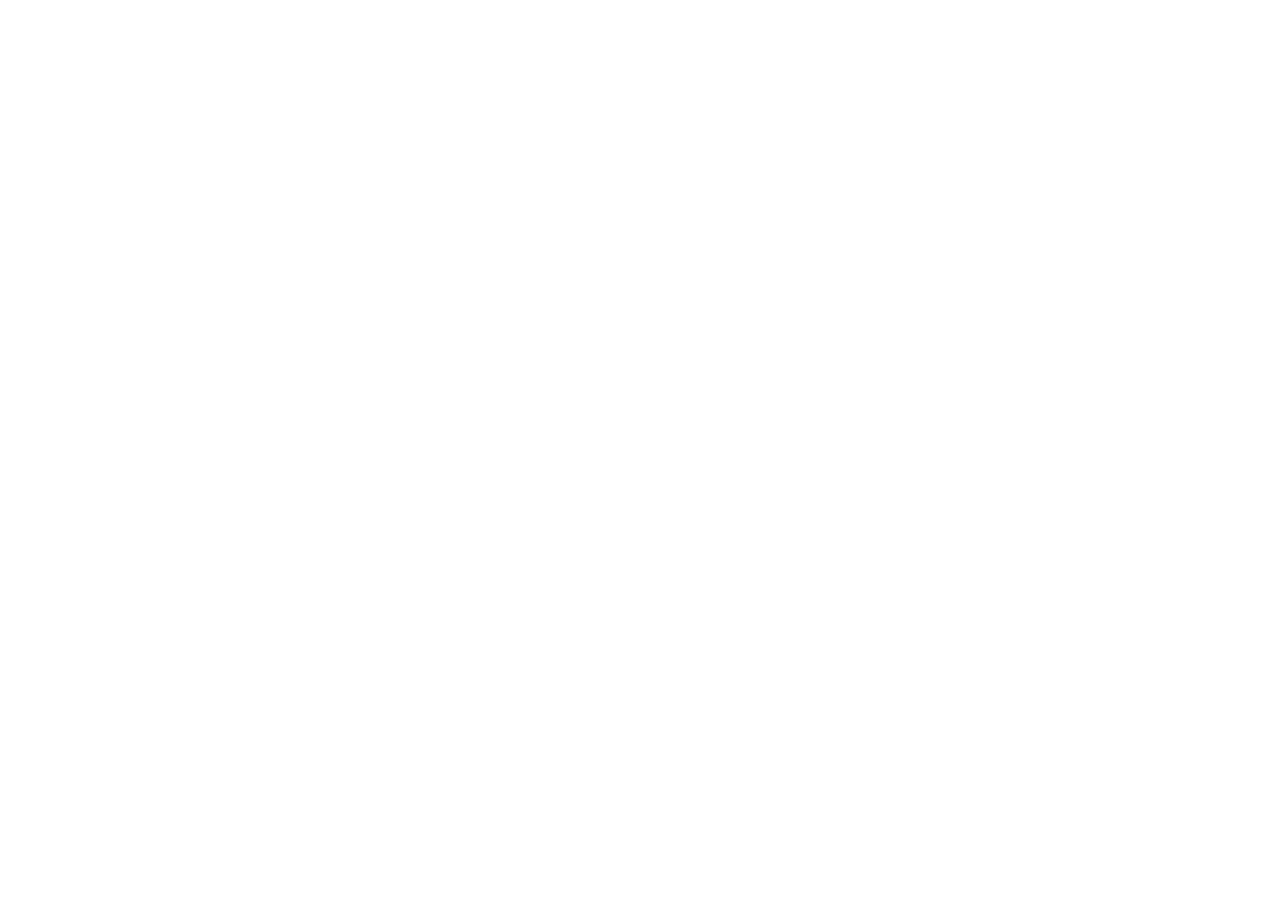
==== index.html @ 781c5bba "init project" ====
<!DOCTYPE html>
<html lang="zh-CN">
<head>
    <meta charset="UTF-8">
    <meta name="viewport" content="width=device-width, initial-scale=1.0">
    <title>Document</title>
</head>
<body>
    
</body>
</html>
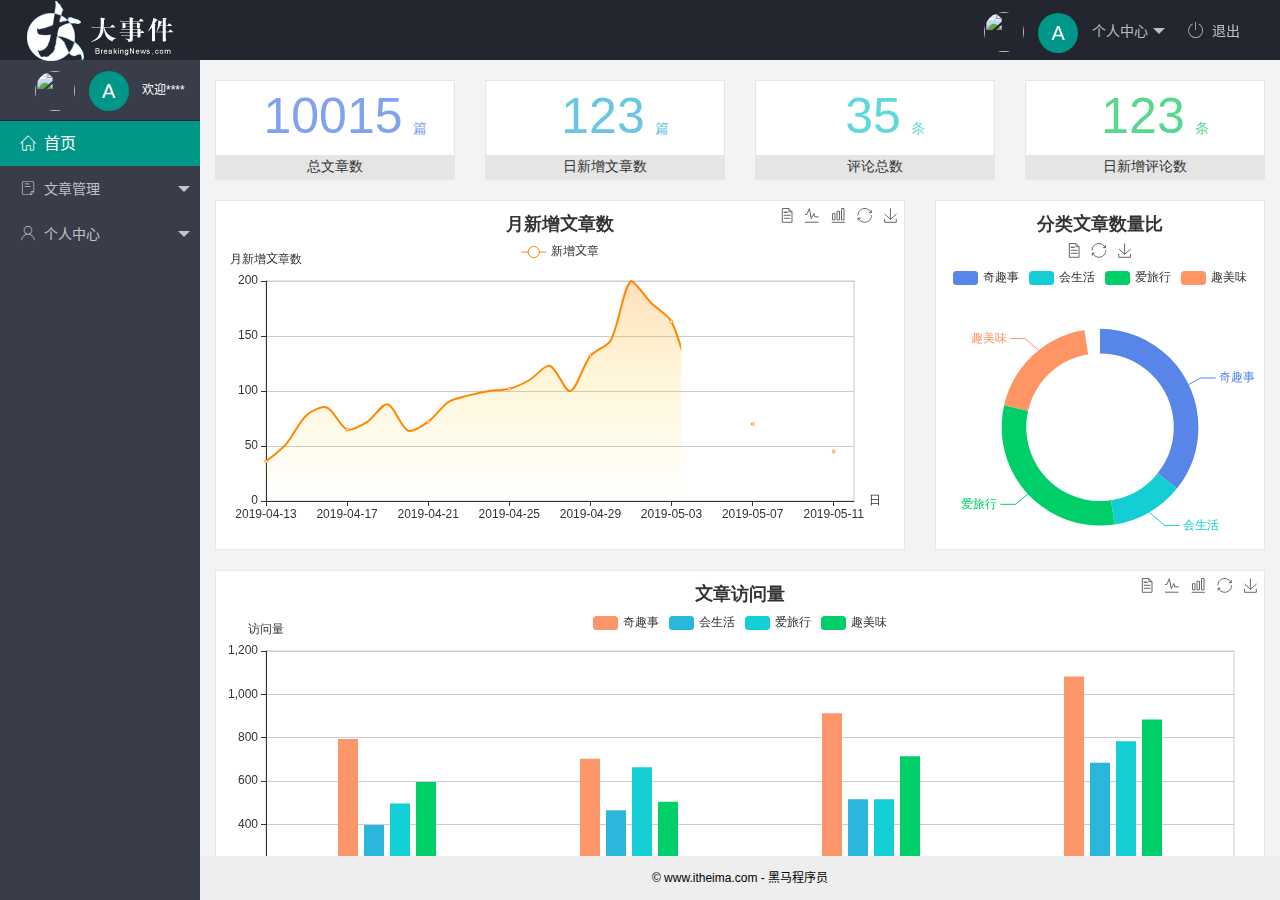
==== commit e6cd26a3: "完成了主页开发" ====
--- a/index.html
+++ b/index.html
@@ -1,11 +1,95 @@
 <!DOCTYPE html>
 <html lang="zh-CN">
+
 <head>
     <meta charset="UTF-8">
     <meta name="viewport" content="width=device-width, initial-scale=1.0">
-    <title>Document</title>
+    <title>后台主页</title>
+    <link rel="stylesheet" href="/assets/lib/layui(布局插件)/css/layui.css">
+    <link rel="stylesheet" href="/assets/css/index.css">
+    <link rel="stylesheet" href="/assets/fonts/iconfont.css">
 </head>
-<body>
-    
+
+<body class="layui-layout-body">
+    <div class="layui-layout layui-layout-admin">
+        <div class="layui-header">
+            <div class="layui-logo">
+                <img src="/assets/images/logo.png" alt="" />
+            </div>
+            <!-- 头部区域（可配合layui已有的水平导航） -->
+
+            <ul class="layui-nav layui-layout-right">
+                <li class="layui-nav-item">
+                    <a href="javascript:;">
+                        <img src="http://t.cn/RCzsdCq" class="layui-nav-img">
+                        <span class="text-avatar">A</span>
+                        个人中心
+                    </a>
+                    <dl class="layui-nav-child">
+                        <dd><a href="">基本资料</a></dd>
+                        <dd><a href="">更换头像</a></dd>
+                        <dd><a href="">重置密码</a></dd>
+                    </dl>
+                </li>
+
+                <li class="layui-nav-item"><a href="javascript:;" id="btnLogout">
+                    <span class="iconfont icon-tuichu"></span>退出</a></li>
+            </ul>
+        </div>
+
+        <div class="layui-side layui-bg-black">
+            <div class="layui-side-scroll">
+                <div class="userinfo">
+                    <img src="http://t.cn/RCzsdCq" class="layui-nav-img">
+                    <span class="text-avatar">A</span>
+                    <span id="welcome">欢迎****</span>
+                </div>
+                <!-- 左侧导航区域（可配合layui已有的垂直导航） -->
+                <ul class="layui-nav layui-nav-tree" lay-shrink="all">
+
+                    <li class="layui-nav-item layui-this">
+                        <a href="/home/dashboard.html" target="fm" class="iconfont">
+                            <span class="iconfont icon-home"></span>首页</a></li>
+                    <li class="layui-nav-item ">
+
+                        <a class="" href="javascript:;"> <span class="iconfont icon-16"></span>文章管理</a>
+                        <dl class="layui-nav-child">
+                            <dd><a href="javascript:;"><i class="layui-icon layui-icon-slider"></i>文章类别</a></dd>
+                            <dd><a href="javascript:;"><i class="layui-icon layui-icon-slider"></i>文章列表</a></dd>
+                            <dd><a href="javascript:;"><i class="layui-icon layui-icon-slider"></i>发布文章</a></dd>
+
+                        </dl>
+                    </li>
+                    <li class="layui-nav-item">
+
+                        <a href="javascript:;"><span class="iconfont icon-user"></span>个人中心</a>
+                        <dl class="layui-nav-child">
+                            <dd><a href="javascript:;"><i class="layui-icon layui-icon-slider"></i>基本资料</a></dd>
+                            <dd><a href="javascript:;"><i class="layui-icon layui-icon-slider"></i>更换头像</a></dd>
+                            <dd><a href="javascript:;"><i class="layui-icon layui-icon-slider"></i>重置密码</a></dd>
+
+                        </dl>
+                    </li>
+
+
+                </ul>
+            </div>
+        </div>
+
+        <div class="layui-body">
+            <!-- 内容主体区域 -->
+            <iframe name="fm" src="/home/dashboard.html" frameborder="0"></iframe>
+        </div>
+
+        <div class="layui-footer">
+            <!-- 底部固定区域 -->
+            © www.itheima.com - 黑马程序员
+        </div>
+    </div>
+    <script src="/assets/lib/layui(布局插件)/layui.all.js"></script>
+    <script src="/assets/lib/jquery.js"></script>
+    <script src="assets/js/baseAPI.js"></script>
+    <script src="assets/js/index.js"></script>
 </body>
+
 </html>--- a/assets/lib/layui(布局插件)/css/layui.css
+++ b/assets/lib/layui(布局插件)/css/layui.css
@@ -0,0 +1,2 @@
+/** layui-v2.5.5 MIT License By https://www.layui.com */
+ .layui-inline,img{display:inline-block;vertical-align:middle}h1,h2,h3,h4,h5,h6{font-weight:400}.layui-edge,.layui-header,.layui-inline,.layui-main{position:relative}.layui-body,.layui-edge,.layui-elip{overflow:hidden}.layui-btn,.layui-edge,.layui-inline,img{vertical-align:middle}.layui-btn,.layui-disabled,.layui-icon,.layui-unselect{-moz-user-select:none;-webkit-user-select:none;-ms-user-select:none}.layui-elip,.layui-form-checkbox span,.layui-form-pane .layui-form-label{text-overflow:ellipsis;white-space:nowrap}.layui-breadcrumb,.layui-tree-btnGroup{visibility:hidden}blockquote,body,button,dd,div,dl,dt,form,h1,h2,h3,h4,h5,h6,input,li,ol,p,pre,td,textarea,th,ul{margin:0;padding:0;-webkit-tap-highlight-color:rgba(0,0,0,0)}a:active,a:hover{outline:0}img{border:none}li{list-style:none}table{border-collapse:collapse;border-spacing:0}h4,h5,h6{font-size:100%}button,input,optgroup,option,select,textarea{font-family:inherit;font-size:inherit;font-style:inherit;font-weight:inherit;outline:0}pre{white-space:pre-wrap;white-space:-moz-pre-wrap;white-space:-pre-wrap;white-space:-o-pre-wrap;word-wrap:break-word}body{line-height:24px;font:14px Helvetica Neue,Helvetica,PingFang SC,Tahoma,Arial,sans-serif}hr{height:1px;margin:10px 0;border:0;clear:both}a{color:#333;text-decoration:none}a:hover{color:#777}a cite{font-style:normal;*cursor:pointer}.layui-border-box,.layui-border-box *{box-sizing:border-box}.layui-box,.layui-box *{box-sizing:content-box}.layui-clear{clear:both;*zoom:1}.layui-clear:after{content:'\20';clear:both;*zoom:1;display:block;height:0}.layui-inline{*display:inline;*zoom:1}.layui-edge{display:inline-block;width:0;height:0;border-width:6px;border-style:dashed;border-color:transparent}.layui-edge-top{top:-4px;border-bottom-color:#999;border-bottom-style:solid}.layui-edge-right{border-left-color:#999;border-left-style:solid}.layui-edge-bottom{top:2px;border-top-color:#999;border-top-style:solid}.layui-edge-left{border-right-color:#999;border-right-style:solid}.layui-disabled,.layui-disabled:hover{color:#d2d2d2!important;cursor:not-allowed!important}.layui-circle{border-radius:100%}.layui-show{display:block!important}.layui-hide{display:none!important}@font-face{font-family:layui-icon;src:url(../font/iconfont.eot?v=250);src:url(../font/iconfont.eot?v=250#iefix) format('embedded-opentype'),url(../font/iconfont.woff2?v=250) format('woff2'),url(../font/iconfont.woff?v=250) format('woff'),url(../font/iconfont.ttf?v=250) format('truetype'),url(../font/iconfont.svg?v=250#layui-icon) format('svg')}.layui-icon{font-family:layui-icon!important;font-size:16px;font-style:normal;-webkit-font-smoothing:antialiased;-moz-osx-font-smoothing:grayscale}.layui-icon-reply-fill:before{content:"\e611"}.layui-icon-set-fill:before{content:"\e614"}.layui-icon-menu-fill:before{content:"\e60f"}.layui-icon-search:before{content:"\e615"}.layui-icon-share:before{content:"\e641"}.layui-icon-set-sm:before{content:"\e620"}.layui-icon-engine:before{content:"\e628"}.layui-icon-close:before{content:"\1006"}.layui-icon-close-fill:before{content:"\1007"}.layui-icon-chart-screen:before{content:"\e629"}.layui-icon-star:before{content:"\e600"}.layui-icon-circle-dot:before{content:"\e617"}.layui-icon-chat:before{content:"\e606"}.layui-icon-release:before{content:"\e609"}.layui-icon-list:before{content:"\e60a"}.layui-icon-chart:before{content:"\e62c"}.layui-icon-ok-circle:before{content:"\1005"}.layui-icon-layim-theme:before{content:"\e61b"}.layui-icon-table:before{content:"\e62d"}.layui-icon-right:before{content:"\e602"}.layui-icon-left:before{content:"\e603"}.layui-icon-cart-simple:before{content:"\e698"}.layui-icon-face-cry:before{content:"\e69c"}.layui-icon-face-smile:before{content:"\e6af"}.layui-icon-survey:before{content:"\e6b2"}.layui-icon-tree:before{content:"\e62e"}.layui-icon-upload-circle:before{content:"\e62f"}.layui-icon-add-circle:before{content:"\e61f"}.layui-icon-download-circle:before{content:"\e601"}.layui-icon-templeate-1:before{content:"\e630"}.layui-icon-util:before{content:"\e631"}.layui-icon-face-surprised:before{content:"\e664"}.layui-icon-edit:before{content:"\e642"}.layui-icon-speaker:before{content:"\e645"}.layui-icon-down:before{content:"\e61a"}.layui-icon-file:before{content:"\e621"}.layui-icon-layouts:before{content:"\e632"}.layui-icon-rate-half:before{content:"\e6c9"}.layui-icon-add-circle-fine:before{content:"\e608"}.layui-icon-prev-circle:before{content:"\e633"}.layui-icon-read:before{content:"\e705"}.layui-icon-404:before{content:"\e61c"}.layui-icon-carousel:before{content:"\e634"}.layui-icon-help:before{content:"\e607"}.layui-icon-code-circle:before{content:"\e635"}.layui-icon-water:before{content:"\e636"}.layui-icon-username:before{content:"\e66f"}.layui-icon-find-fill:before{content:"\e670"}.layui-icon-about:before{content:"\e60b"}.layui-icon-location:before{content:"\e715"}.layui-icon-up:before{content:"\e619"}.layui-icon-pause:before{content:"\e651"}.layui-icon-date:before{content:"\e637"}.layui-icon-layim-uploadfile:before{content:"\e61d"}.layui-icon-delete:before{content:"\e640"}.layui-icon-play:before{content:"\e652"}.layui-icon-top:before{content:"\e604"}.layui-icon-friends:before{content:"\e612"}.layui-icon-refresh-3:before{content:"\e9aa"}.layui-icon-ok:before{content:"\e605"}.layui-icon-layer:before{content:"\e638"}.layui-icon-face-smile-fine:before{content:"\e60c"}.layui-icon-dollar:before{content:"\e659"}.layui-icon-group:before{content:"\e613"}.layui-icon-layim-download:before{content:"\e61e"}.layui-icon-picture-fine:before{content:"\e60d"}.layui-icon-link:before{content:"\e64c"}.layui-icon-diamond:before{content:"\e735"}.layui-icon-log:before{content:"\e60e"}.layui-icon-rate-solid:before{content:"\e67a"}.layui-icon-fonts-del:before{content:"\e64f"}.layui-icon-unlink:before{content:"\e64d"}.layui-icon-fonts-clear:before{content:"\e639"}.layui-icon-triangle-r:before{content:"\e623"}.layui-icon-circle:before{content:"\e63f"}.layui-icon-radio:before{content:"\e643"}.layui-icon-align-center:before{content:"\e647"}.layui-icon-align-right:before{content:"\e648"}.layui-icon-align-left:before{content:"\e649"}.layui-icon-loading-1:before{content:"\e63e"}.layui-icon-return:before{content:"\e65c"}.layui-icon-fonts-strong:before{content:"\e62b"}.layui-icon-upload:before{content:"\e67c"}.layui-icon-dialogue:before{content:"\e63a"}.layui-icon-video:before{content:"\e6ed"}.layui-icon-headset:before{content:"\e6fc"}.layui-icon-cellphone-fine:before{content:"\e63b"}.layui-icon-add-1:before{content:"\e654"}.layui-icon-face-smile-b:before{content:"\e650"}.layui-icon-fonts-html:before{content:"\e64b"}.layui-icon-form:before{content:"\e63c"}.layui-icon-cart:before{content:"\e657"}.layui-icon-camera-fill:before{content:"\e65d"}.layui-icon-tabs:before{content:"\e62a"}.layui-icon-fonts-code:before{content:"\e64e"}.layui-icon-fire:before{content:"\e756"}.layui-icon-set:before{content:"\e716"}.layui-icon-fonts-u:before{content:"\e646"}.layui-icon-triangle-d:before{content:"\e625"}.layui-icon-tips:before{content:"\e702"}.layui-icon-picture:before{content:"\e64a"}.layui-icon-more-vertical:before{content:"\e671"}.layui-icon-flag:before{content:"\e66c"}.layui-icon-loading:before{content:"\e63d"}.layui-icon-fonts-i:before{content:"\e644"}.layui-icon-refresh-1:before{content:"\e666"}.layui-icon-rmb:before{content:"\e65e"}.layui-icon-home:before{content:"\e68e"}.layui-icon-user:before{content:"\e770"}.layui-icon-notice:before{content:"\e667"}.layui-icon-login-weibo:before{content:"\e675"}.layui-icon-voice:before{content:"\e688"}.layui-icon-upload-drag:before{content:"\e681"}.layui-icon-login-qq:before{content:"\e676"}.layui-icon-snowflake:before{content:"\e6b1"}.layui-icon-file-b:before{content:"\e655"}.layui-icon-template:before{content:"\e663"}.layui-icon-auz:before{content:"\e672"}.layui-icon-console:before{content:"\e665"}.layui-icon-app:before{content:"\e653"}.layui-icon-prev:before{content:"\e65a"}.layui-icon-website:before{content:"\e7ae"}.layui-icon-next:before{content:"\e65b"}.layui-icon-component:before{content:"\e857"}.layui-icon-more:before{content:"\e65f"}.layui-icon-login-wechat:before{content:"\e677"}.layui-icon-shrink-right:before{content:"\e668"}.layui-icon-spread-left:before{content:"\e66b"}.layui-icon-camera:before{content:"\e660"}.layui-icon-note:before{content:"\e66e"}.layui-icon-refresh:before{content:"\e669"}.layui-icon-female:before{content:"\e661"}.layui-icon-male:before{content:"\e662"}.layui-icon-password:before{content:"\e673"}.layui-icon-senior:before{content:"\e674"}.layui-icon-theme:before{content:"\e66a"}.layui-icon-tread:before{content:"\e6c5"}.layui-icon-praise:before{content:"\e6c6"}.layui-icon-star-fill:before{content:"\e658"}.layui-icon-rate:before{content:"\e67b"}.layui-icon-template-1:before{content:"\e656"}.layui-icon-vercode:before{content:"\e679"}.layui-icon-cellphone:before{content:"\e678"}.layui-icon-screen-full:before{content:"\e622"}.layui-icon-screen-restore:before{content:"\e758"}.layui-icon-cols:before{content:"\e610"}.layui-icon-export:before{content:"\e67d"}.layui-icon-print:before{content:"\e66d"}.layui-icon-slider:before{content:"\e714"}.layui-icon-addition:before{content:"\e624"}.layui-icon-subtraction:before{content:"\e67e"}.layui-icon-service:before{content:"\e626"}.layui-icon-transfer:before{content:"\e691"}.layui-main{width:1140px;margin:0 auto}.layui-header{z-index:1000;height:60px}.layui-header a:hover{transition:all .5s;-webkit-transition:all .5s}.layui-side{position:fixed;left:0;top:0;bottom:0;z-index:999;width:200px;overflow-x:hidden}.layui-side-scroll{position:relative;width:220px;height:100%;overflow-x:hidden}.layui-body{position:absolute;left:200px;right:0;top:0;bottom:0;z-index:998;width:auto;overflow-y:auto;box-sizing:border-box}.layui-layout-body{overflow:hidden}.layui-layout-admin .layui-header{background-color:#23262E}.layui-layout-admin .layui-side{top:60px;width:200px;overflow-x:hidden}.layui-layout-admin .layui-body{position:fixed;top:60px;bottom:44px}.layui-layout-admin .layui-main{width:auto;margin:0 15px}.layui-layout-admin .layui-footer{position:fixed;left:200px;right:0;bottom:0;height:44px;line-height:44px;padding:0 15px;background-color:#eee}.layui-layout-admin .layui-logo{position:absolute;left:0;top:0;width:200px;height:100%;line-height:60px;text-align:center;color:#009688;font-size:16px}.layui-layout-admin .layui-header .layui-nav{background:0 0}.layui-layout-left{position:absolute!important;left:200px;top:0}.layui-layout-right{position:absolute!important;right:0;top:0}.layui-container{position:relative;margin:0 auto;padding:0 15px;box-sizing:border-box}.layui-fluid{position:relative;margin:0 auto;padding:0 15px}.layui-row:after,.layui-row:before{content:'';display:block;clear:both}.layui-col-lg1,.layui-col-lg10,.layui-col-lg11,.layui-col-lg12,.layui-col-lg2,.layui-col-lg3,.layui-col-lg4,.layui-col-lg5,.layui-col-lg6,.layui-col-lg7,.layui-col-lg8,.layui-col-lg9,.layui-col-md1,.layui-col-md10,.layui-col-md11,.layui-col-md12,.layui-col-md2,.layui-col-md3,.layui-col-md4,.layui-col-md5,.layui-col-md6,.layui-col-md7,.layui-col-md8,.layui-col-md9,.layui-col-sm1,.layui-col-sm10,.layui-col-sm11,.layui-col-sm12,.layui-col-sm2,.layui-col-sm3,.layui-col-sm4,.layui-col-sm5,.layui-col-sm6,.layui-col-sm7,.layui-col-sm8,.layui-col-sm9,.layui-col-xs1,.layui-col-xs10,.layui-col-xs11,.layui-col-xs12,.layui-col-xs2,.layui-col-xs3,.layui-col-xs4,.layui-col-xs5,.layui-col-xs6,.layui-col-xs7,.layui-col-xs8,.layui-col-xs9{position:relative;display:block;box-sizing:border-box}.layui-col-xs1,.layui-col-xs10,.layui-col-xs11,.layui-col-xs12,.layui-col-xs2,.layui-col-xs3,.layui-col-xs4,.layui-col-xs5,.layui-col-xs6,.layui-col-xs7,.layui-col-xs8,.layui-col-xs9{float:left}.layui-col-xs1{width:8.33333333%}.layui-col-xs2{width:16.66666667%}.layui-col-xs3{width:25%}.layui-col-xs4{width:33.33333333%}.layui-col-xs5{width:41.66666667%}.layui-col-xs6{width:50%}.layui-col-xs7{width:58.33333333%}.layui-col-xs8{width:66.66666667%}.layui-col-xs9{width:75%}.layui-col-xs10{width:83.33333333%}.layui-col-xs11{width:91.66666667%}.layui-col-xs12{width:100%}.layui-col-xs-offset1{margin-left:8.33333333%}.layui-col-xs-offset2{margin-left:16.66666667%}.layui-col-xs-offset3{margin-left:25%}.layui-col-xs-offset4{margin-left:33.33333333%}.layui-col-xs-offset5{margin-left:41.66666667%}.layui-col-xs-offset6{margin-left:50%}.layui-col-xs-offset7{margin-left:58.33333333%}.layui-col-xs-offset8{margin-left:66.66666667%}.layui-col-xs-offset9{margin-left:75%}.layui-col-xs-offset10{margin-left:83.33333333%}.layui-col-xs-offset11{margin-left:91.66666667%}.layui-col-xs-offset12{margin-left:100%}@media screen and (max-width:768px){.layui-hide-xs{display:none!important}.layui-show-xs-block{display:block!important}.layui-show-xs-inline{display:inline!important}.layui-show-xs-inline-block{display:inline-block!important}}@media screen and (min-width:768px){.layui-container{width:750px}.layui-hide-sm{display:none!important}.layui-show-sm-block{display:block!important}.layui-show-sm-inline{display:inline!important}.layui-show-sm-inline-block{display:inline-block!important}.layui-col-sm1,.layui-col-sm10,.layui-col-sm11,.layui-col-sm12,.layui-col-sm2,.layui-col-sm3,.layui-col-sm4,.layui-col-sm5,.layui-col-sm6,.layui-col-sm7,.layui-col-sm8,.layui-col-sm9{float:left}.layui-col-sm1{width:8.33333333%}.layui-col-sm2{width:16.66666667%}.layui-col-sm3{width:25%}.layui-col-sm4{width:33.33333333%}.layui-col-sm5{width:41.66666667%}.layui-col-sm6{width:50%}.layui-col-sm7{width:58.33333333%}.layui-col-sm8{width:66.66666667%}.layui-col-sm9{width:75%}.layui-col-sm10{width:83.33333333%}.layui-col-sm11{width:91.66666667%}.layui-col-sm12{width:100%}.layui-col-sm-offset1{margin-left:8.33333333%}.layui-col-sm-offset2{margin-left:16.66666667%}.layui-col-sm-offset3{margin-left:25%}.layui-col-sm-offset4{margin-left:33.33333333%}.layui-col-sm-offset5{margin-left:41.66666667%}.layui-col-sm-offset6{margin-left:50%}.layui-col-sm-offset7{margin-left:58.33333333%}.layui-col-sm-offset8{margin-left:66.66666667%}.layui-col-sm-offset9{margin-left:75%}.layui-col-sm-offset10{margin-left:83.33333333%}.layui-col-sm-offset11{margin-left:91.66666667%}.layui-col-sm-offset12{margin-left:100%}}@media screen and (min-width:992px){.layui-container{width:970px}.layui-hide-md{display:none!important}.layui-show-md-block{display:block!important}.layui-show-md-inline{display:inline!important}.layui-show-md-inline-block{display:inline-block!important}.layui-col-md1,.layui-col-md10,.layui-col-md11,.layui-col-md12,.layui-col-md2,.layui-col-md3,.layui-col-md4,.layui-col-md5,.layui-col-md6,.layui-col-md7,.layui-col-md8,.layui-col-md9{float:left}.layui-col-md1{width:8.33333333%}.layui-col-md2{width:16.66666667%}.layui-col-md3{width:25%}.layui-col-md4{width:33.33333333%}.layui-col-md5{width:41.66666667%}.layui-col-md6{width:50%}.layui-col-md7{width:58.33333333%}.layui-col-md8{width:66.66666667%}.layui-col-md9{width:75%}.layui-col-md10{width:83.33333333%}.layui-col-md11{width:91.66666667%}.layui-col-md12{width:100%}.layui-col-md-offset1{margin-left:8.33333333%}.layui-col-md-offset2{margin-left:16.66666667%}.layui-col-md-offset3{margin-left:25%}.layui-col-md-offset4{margin-left:33.33333333%}.layui-col-md-offset5{margin-left:41.66666667%}.layui-col-md-offset6{margin-left:50%}.layui-col-md-offset7{margin-left:58.33333333%}.layui-col-md-offset8{margin-left:66.66666667%}.layui-col-md-offset9{margin-left:75%}.layui-col-md-offset10{margin-left:83.33333333%}.layui-col-md-offset11{margin-left:91.66666667%}.layui-col-md-offset12{margin-left:100%}}@media screen and (min-width:1200px){.layui-container{width:1170px}.layui-hide-lg{display:none!important}.layui-show-lg-block{display:block!important}.layui-show-lg-inline{display:inline!important}.layui-show-lg-inline-block{display:inline-block!important}.layui-col-lg1,.layui-col-lg10,.layui-col-lg11,.layui-col-lg12,.layui-col-lg2,.layui-col-lg3,.layui-col-lg4,.layui-col-lg5,.layui-col-lg6,.layui-col-lg7,.layui-col-lg8,.layui-col-lg9{float:left}.layui-col-lg1{width:8.33333333%}.layui-col-lg2{width:16.66666667%}.layui-col-lg3{width:25%}.layui-col-lg4{width:33.33333333%}.layui-col-lg5{width:41.66666667%}.layui-col-lg6{width:50%}.layui-col-lg7{width:58.33333333%}.layui-col-lg8{width:66.66666667%}.layui-col-lg9{width:75%}.layui-col-lg10{width:83.33333333%}.layui-col-lg11{width:91.66666667%}.layui-col-lg12{width:100%}.layui-col-lg-offset1{margin-left:8.33333333%}.layui-col-lg-offset2{margin-left:16.66666667%}.layui-col-lg-offset3{margin-left:25%}.layui-col-lg-offset4{margin-left:33.33333333%}.layui-col-lg-offset5{margin-left:41.66666667%}.layui-col-lg-offset6{margin-left:50%}.layui-col-lg-offset7{margin-left:58.33333333%}.layui-col-lg-offset8{margin-left:66.66666667%}.layui-col-lg-offset9{margin-left:75%}.layui-col-lg-offset10{margin-left:83.33333333%}.layui-col-lg-offset11{margin-left:91.66666667%}.layui-col-lg-offset12{margin-left:100%}}.layui-col-space1{margin:-.5px}.layui-col-space1>*{padding:.5px}.layui-col-space3{margin:-1.5px}.layui-col-space3>*{padding:1.5px}.layui-col-space5{margin:-2.5px}.layui-col-space5>*{padding:2.5px}.layui-col-space8{margin:-3.5px}.layui-col-space8>*{padding:3.5px}.layui-col-space10{margin:-5px}.layui-col-space10>*{padding:5px}.layui-col-space12{margin:-6px}.layui-col-space12>*{padding:6px}.layui-col-space15{margin:-7.5px}.layui-col-space15>*{padding:7.5px}.layui-col-space18{margin:-9px}.layui-col-space18>*{padding:9px}.layui-col-space20{margin:-10px}.layui-col-space20>*{padding:10px}.layui-col-space22{margin:-11px}.layui-col-space22>*{padding:11px}.layui-col-space25{margin:-12.5px}.layui-col-space25>*{padding:12.5px}.layui-col-space30{margin:-15px}.layui-col-space30>*{padding:15px}.layui-btn,.layui-input,.layui-select,.layui-textarea,.layui-upload-button{outline:0;-webkit-appearance:none;transition:all .3s;-webkit-transition:all .3s;box-sizing:border-box}.layui-elem-quote{margin-bottom:10px;padding:15px;line-height:22px;border-left:5px solid #009688;border-radius:0 2px 2px 0;background-color:#f2f2f2}.layui-quote-nm{border-style:solid;border-width:1px 1px 1px 5px;background:0 0}.layui-elem-field{margin-bottom:10px;padding:0;border-width:1px;border-style:solid}.layui-elem-field legend{margin-left:20px;padding:0 10px;font-size:20px;font-weight:300}.layui-field-title{margin:10px 0 20px;border-width:1px 0 0}.layui-field-box{padding:10px 15px}.layui-field-title .layui-field-box{padding:10px 0}.layui-progress{position:relative;height:6px;border-radius:20px;background-color:#e2e2e2}.layui-progress-bar{position:absolute;left:0;top:0;width:0;max-width:100%;height:6px;border-radius:20px;text-align:right;background-color:#5FB878;transition:all .3s;-webkit-transition:all .3s}.layui-progress-big,.layui-progress-big .layui-progress-bar{height:18px;line-height:18px}.layui-progress-text{position:relative;top:-20px;line-height:18px;font-size:12px;color:#666}.layui-progress-big .layui-progress-text{position:static;padding:0 10px;color:#fff}.layui-collapse{border-width:1px;border-style:solid;border-radius:2px}.layui-colla-content,.layui-colla-item{border-top-width:1px;border-top-style:solid}.layui-colla-item:first-child{border-top:none}.layui-colla-title{position:relative;height:42px;line-height:42px;padding:0 15px 0 35px;color:#333;background-color:#f2f2f2;cursor:pointer;font-size:14px;overflow:hidden}.layui-colla-content{display:none;padding:10px 15px;line-height:22px;color:#666}.layui-colla-icon{position:absolute;left:15px;top:0;font-size:14px}.layui-card{margin-bottom:15px;border-radius:2px;background-color:#fff;box-shadow:0 1px 2px 0 rgba(0,0,0,.05)}.layui-card:last-child{margin-bottom:0}.layui-card-header{position:relative;height:42px;line-height:42px;padding:0 15px;border-bottom:1px solid #f6f6f6;color:#333;border-radius:2px 2px 0 0;font-size:14px}.layui-bg-black,.layui-bg-blue,.layui-bg-cyan,.layui-bg-green,.layui-bg-orange,.layui-bg-red{color:#fff!important}.layui-card-body{position:relative;padding:10px 15px;line-height:24px}.layui-card-body[pad15]{padding:15px}.layui-card-body[pad20]{padding:20px}.layui-card-body .layui-table{margin:5px 0}.layui-card .layui-tab{margin:0}.layui-panel-window{position:relative;padding:15px;border-radius:0;border-top:5px solid #E6E6E6;background-color:#fff}.layui-auxiliar-moving{position:fixed;left:0;right:0;top:0;bottom:0;width:100%;height:100%;background:0 0;z-index:9999999999}.layui-form-label,.layui-form-mid,.layui-form-select,.layui-input-block,.layui-input-inline,.layui-textarea{position:relative}.layui-bg-red{background-color:#FF5722!important}.layui-bg-orange{background-color:#FFB800!important}.layui-bg-green{background-color:#009688!important}.layui-bg-cyan{background-color:#2F4056!important}.layui-bg-blue{background-color:#1E9FFF!important}.layui-bg-black{background-color:#393D49!important}.layui-bg-gray{background-color:#eee!important;color:#666!important}.layui-badge-rim,.layui-colla-content,.layui-colla-item,.layui-collapse,.layui-elem-field,.layui-form-pane .layui-form-item[pane],.layui-form-pane .layui-form-label,.layui-input,.layui-layedit,.layui-layedit-tool,.layui-quote-nm,.layui-select,.layui-tab-bar,.layui-tab-card,.layui-tab-title,.layui-tab-title .layui-this:after,.layui-textarea{border-color:#e6e6e6}.layui-timeline-item:before,hr{background-color:#e6e6e6}.layui-text{line-height:22px;font-size:14px;color:#666}.layui-text h1,.layui-text h2,.layui-text h3{font-weight:500;color:#333}.layui-text h1{font-size:30px}.layui-text h2{font-size:24px}.layui-text h3{font-size:18px}.layui-text a:not(.layui-btn){color:#01AAED}.layui-text a:not(.layui-btn):hover{text-decoration:underline}.layui-text ul{padding:5px 0 5px 15px}.layui-text ul li{margin-top:5px;list-style-type:disc}.layui-text em,.layui-word-aux{color:#999!important;padding:0 5px!important}.layui-btn{display:inline-block;height:38px;line-height:38px;padding:0 18px;background-color:#009688;color:#fff;white-space:nowrap;text-align:center;font-size:14px;border:none;border-radius:2px;cursor:pointer}.layui-btn:hover{opacity:.8;filter:alpha(opacity=80);color:#fff}.layui-btn:active{opacity:1;filter:alpha(opacity=100)}.layui-btn+.layui-btn{margin-left:10px}.layui-btn-container{font-size:0}.layui-btn-container .layui-btn{margin-right:10px;margin-bottom:10px}.layui-btn-container .layui-btn+.layui-btn{margin-left:0}.layui-table .layui-btn-container .layui-btn{margin-bottom:9px}.layui-btn-radius{border-radius:100px}.layui-btn .layui-icon{margin-right:3px;font-size:18px;vertical-align:bottom;vertical-align:middle\9}.layui-btn-primary{border:1px solid #C9C9C9;background-color:#fff;color:#555}.layui-btn-primary:hover{border-color:#009688;color:#333}.layui-btn-normal{background-color:#1E9FFF}.layui-btn-warm{background-color:#FFB800}.layui-btn-danger{background-color:#FF5722}.layui-btn-checked{background-color:#5FB878}.layui-btn-disabled,.layui-btn-disabled:active,.layui-btn-disabled:hover{border:1px solid #e6e6e6;background-color:#FBFBFB;color:#C9C9C9;cursor:not-allowed;opacity:1}.layui-btn-lg{height:44px;line-height:44px;padding:0 25px;font-size:16px}.layui-btn-sm{height:30px;line-height:30px;padding:0 10px;font-size:12px}.layui-btn-sm i{font-size:16px!important}.layui-btn-xs{height:22px;line-height:22px;padding:0 5px;font-size:12px}.layui-btn-xs i{font-size:14px!important}.layui-btn-group{display:inline-block;vertical-align:middle;font-size:0}.layui-btn-group .layui-btn{margin-left:0!important;margin-right:0!important;border-left:1px solid rgba(255,255,255,.5);border-radius:0}.layui-btn-group .layui-btn-primary{border-left:none}.layui-btn-group .layui-btn-primary:hover{border-color:#C9C9C9;color:#009688}.layui-btn-group .layui-btn:first-child{border-left:none;border-radius:2px 0 0 2px}.layui-btn-group .layui-btn-primary:first-child{border-left:1px solid #c9c9c9}.layui-btn-group .layui-btn:last-child{border-radius:0 2px 2px 0}.layui-btn-group .layui-btn+.layui-btn{margin-left:0}.layui-btn-group+.layui-btn-group{margin-left:10px}.layui-btn-fluid{width:100%}.layui-input,.layui-select,.layui-textarea{height:38px;line-height:1.3;line-height:38px\9;border-width:1px;border-style:solid;background-color:#fff;border-radius:2px}.layui-input::-webkit-input-placeholder,.layui-select::-webkit-input-placeholder,.layui-textarea::-webkit-input-placeholder{line-height:1.3}.layui-input,.layui-textarea{display:block;width:100%;padding-left:10px}.layui-input:hover,.layui-textarea:hover{border-color:#D2D2D2!important}.layui-input:focus,.layui-textarea:focus{border-color:#C9C9C9!important}.layui-textarea{min-height:100px;height:auto;line-height:20px;padding:6px 10px;resize:vertical}.layui-select{padding:0 10px}.layui-form input[type=checkbox],.layui-form input[type=radio],.layui-form select{display:none}.layui-form [lay-ignore]{display:initial}.layui-form-item{margin-bottom:15px;clear:both;*zoom:1}.layui-form-item:after{content:'\20';clear:both;*zoom:1;display:block;height:0}.layui-form-label{float:left;display:block;padding:9px 15px;width:80px;font-weight:400;line-height:20px;text-align:right}.layui-form-label-col{display:block;float:none;padding:9px 0;line-height:20px;text-align:left}.layui-form-item .layui-inline{margin-bottom:5px;margin-right:10px}.layui-input-block{margin-left:110px;min-height:36px}.layui-input-inline{display:inline-block;vertical-align:middle}.layui-form-item .layui-input-inline{float:left;width:190px;margin-right:10px}.layui-form-text .layui-input-inline{width:auto}.layui-form-mid{float:left;display:block;padding:9px 0!important;line-height:20px;margin-right:10px}.layui-form-danger+.layui-form-select .layui-input,.layui-form-danger:focus{border-color:#FF5722!important}.layui-form-select .layui-input{padding-right:30px;cursor:pointer}.layui-form-select .layui-edge{position:absolute;right:10px;top:50%;margin-top:-3px;cursor:pointer;border-width:6px;border-top-color:#c2c2c2;border-top-style:solid;transition:all .3s;-webkit-transition:all .3s}.layui-form-select dl{display:none;position:absolute;left:0;top:42px;padding:5px 0;z-index:899;min-width:100%;border:1px solid #d2d2d2;max-height:300px;overflow-y:auto;background-color:#fff;border-radius:2px;box-shadow:0 2px 4px rgba(0,0,0,.12);box-sizing:border-box}.layui-form-select dl dd,.layui-form-select dl dt{padding:0 10px;line-height:36px;white-space:nowrap;overflow:hidden;text-overflow:ellipsis}.layui-form-select dl dt{font-size:12px;color:#999}.layui-form-select dl dd{cursor:pointer}.layui-form-select dl dd:hover{background-color:#f2f2f2;-webkit-transition:.5s all;transition:.5s all}.layui-form-select .layui-select-group dd{padding-left:20px}.layui-form-select dl dd.layui-select-tips{padding-left:10px!important;color:#999}.layui-form-select dl dd.layui-this{background-color:#5FB878;color:#fff}.layui-form-checkbox,.layui-form-select dl dd.layui-disabled{background-color:#fff}.layui-form-selected dl{display:block}.layui-form-checkbox,.layui-form-checkbox *,.layui-form-switch{display:inline-block;vertical-align:middle}.layui-form-selected .layui-edge{margin-top:-9px;-webkit-transform:rotate(180deg);transform:rotate(180deg);margin-top:-3px\9}:root .layui-form-selected .layui-edge{margin-top:-9px\0/IE9}.layui-form-selectup dl{top:auto;bottom:42px}.layui-select-none{margin:5px 0;text-align:center;color:#999}.layui-select-disabled .layui-disabled{border-color:#eee!important}.layui-select-disabled .layui-edge{border-top-color:#d2d2d2}.layui-form-checkbox{position:relative;height:30px;line-height:30px;margin-right:10px;padding-right:30px;cursor:pointer;font-size:0;-webkit-transition:.1s linear;transition:.1s linear;box-sizing:border-box}.layui-form-checkbox span{padding:0 10px;height:100%;font-size:14px;border-radius:2px 0 0 2px;background-color:#d2d2d2;color:#fff;overflow:hidden}.layui-form-checkbox:hover span{background-color:#c2c2c2}.layui-form-checkbox i{position:absolute;right:0;top:0;width:30px;height:28px;border:1px solid #d2d2d2;border-left:none;border-radius:0 2px 2px 0;color:#fff;font-size:20px;text-align:center}.layui-form-checkbox:hover i{border-color:#c2c2c2;color:#c2c2c2}.layui-form-checked,.layui-form-checked:hover{border-color:#5FB878}.layui-form-checked span,.layui-form-checked:hover span{background-color:#5FB878}.layui-form-checked i,.layui-form-checked:hover i{color:#5FB878}.layui-form-item .layui-form-checkbox{margin-top:4px}.layui-form-checkbox[lay-skin=primary]{height:auto!important;line-height:normal!important;min-width:18px;min-height:18px;border:none!important;margin-right:0;padding-left:28px;padding-right:0;background:0 0}.layui-form-checkbox[lay-skin=primary] span{padding-left:0;padding-right:15px;line-height:18px;background:0 0;color:#666}.layui-form-checkbox[lay-skin=primary] i{right:auto;left:0;width:16px;height:16px;line-height:16px;border:1px solid #d2d2d2;font-size:12px;border-radius:2px;background-color:#fff;-webkit-transition:.1s linear;transition:.1s linear}.layui-form-checkbox[lay-skin=primary]:hover i{border-color:#5FB878;color:#fff}.layui-form-checked[lay-skin=primary] i{border-color:#5FB878!important;background-color:#5FB878;color:#fff}.layui-checkbox-disbaled[lay-skin=primary] span{background:0 0!important;color:#c2c2c2}.layui-checkbox-disbaled[lay-skin=primary]:hover i{border-color:#d2d2d2}.layui-form-item .layui-form-checkbox[lay-skin=primary]{margin-top:10px}.layui-form-switch{position:relative;height:22px;line-height:22px;min-width:35px;padding:0 5px;margin-top:8px;border:1px solid #d2d2d2;border-radius:20px;cursor:pointer;background-color:#fff;-webkit-transition:.1s linear;transition:.1s linear}.layui-form-switch i{position:absolute;left:5px;top:3px;width:16px;height:16px;border-radius:20px;background-color:#d2d2d2;-webkit-transition:.1s linear;transition:.1s linear}.layui-form-switch em{position:relative;top:0;width:25px;margin-left:21px;padding:0!important;text-align:center!important;color:#999!important;font-style:normal!important;font-size:12px}.layui-form-onswitch{border-color:#5FB878;background-color:#5FB878}.layui-checkbox-disbaled,.layui-checkbox-disbaled i{border-color:#e2e2e2!important}.layui-form-onswitch i{left:100%;margin-left:-21px;background-color:#fff}.layui-form-onswitch em{margin-left:5px;margin-right:21px;color:#fff!important}.layui-checkbox-disbaled span{background-color:#e2e2e2!important}.layui-checkbox-disbaled:hover i{color:#fff!important}[lay-radio]{display:none}.layui-form-radio,.layui-form-radio *{display:inline-block;vertical-align:middle}.layui-form-radio{line-height:28px;margin:6px 10px 0 0;padding-right:10px;cursor:pointer;font-size:0}.layui-form-radio *{font-size:14px}.layui-form-radio>i{margin-right:8px;font-size:22px;color:#c2c2c2}.layui-form-radio>i:hover,.layui-form-radioed>i{color:#5FB878}.layui-radio-disbaled>i{color:#e2e2e2!important}.layui-form-pane .layui-form-label{width:110px;padding:8px 15px;height:38px;line-height:20px;border-width:1px;border-style:solid;border-radius:2px 0 0 2px;text-align:center;background-color:#FBFBFB;overflow:hidden;box-sizing:border-box}.layui-form-pane .layui-input-inline{margin-left:-1px}.layui-form-pane .layui-input-block{margin-left:110px;left:-1px}.layui-form-pane .layui-input{border-radius:0 2px 2px 0}.layui-form-pane .layui-form-text .layui-form-label{float:none;width:100%;border-radius:2px;box-sizing:border-box;text-align:left}.layui-form-pane .layui-form-text .layui-input-inline{display:block;margin:0;top:-1px;clear:both}.layui-form-pane .layui-form-text .layui-input-block{margin:0;left:0;top:-1px}.layui-form-pane .layui-form-text .layui-textarea{min-height:100px;border-radius:0 0 2px 2px}.layui-form-pane .layui-form-checkbox{margin:4px 0 4px 10px}.layui-form-pane .layui-form-radio,.layui-form-pane .layui-form-switch{margin-top:6px;margin-left:10px}.layui-form-pane .layui-form-item[pane]{position:relative;border-width:1px;border-style:solid}.layui-form-pane .layui-form-item[pane] .layui-form-label{position:absolute;left:0;top:0;height:100%;border-width:0 1px 0 0}.layui-form-pane .layui-form-item[pane] .layui-input-inline{margin-left:110px}@media screen and (max-width:450px){.layui-form-item .layui-form-label{text-overflow:ellipsis;overflow:hidden;white-space:nowrap}.layui-form-item .layui-inline{display:block;margin-right:0;margin-bottom:20px;clear:both}.layui-form-item .layui-inline:after{content:'\20';clear:both;display:block;height:0}.layui-form-item .layui-input-inline{display:block;float:none;left:-3px;width:auto;margin:0 0 10px 112px}.layui-form-item .layui-input-inline+.layui-form-mid{margin-left:110px;top:-5px;padding:0}.layui-form-item .layui-form-checkbox{margin-right:5px;margin-bottom:5px}}.layui-layedit{border-width:1px;border-style:solid;border-radius:2px}.layui-layedit-tool{padding:3px 5px;border-bottom-width:1px;border-bottom-style:solid;font-size:0}.layedit-tool-fixed{position:fixed;top:0;border-top:1px solid #e2e2e2}.layui-layedit-tool .layedit-tool-mid,.layui-layedit-tool .layui-icon{display:inline-block;vertical-align:middle;text-align:center;font-size:14px}.layui-layedit-tool .layui-icon{position:relative;width:32px;height:30px;line-height:30px;margin:3px 5px;color:#777;cursor:pointer;border-radius:2px}.layui-layedit-tool .layui-icon:hover{color:#393D49}.layui-layedit-tool .layui-icon:active{color:#000}.layui-layedit-tool .layedit-tool-active{background-color:#e2e2e2;color:#000}.layui-layedit-tool .layui-disabled,.layui-layedit-tool .layui-disabled:hover{color:#d2d2d2;cursor:not-allowed}.layui-layedit-tool .layedit-tool-mid{width:1px;height:18px;margin:0 10px;background-color:#d2d2d2}.layedit-tool-html{width:50px!important;font-size:30px!important}.layedit-tool-b,.layedit-tool-code,.layedit-tool-help{font-size:16px!important}.layedit-tool-d,.layedit-tool-face,.layedit-tool-image,.layedit-tool-unlink{font-size:18px!important}.layedit-tool-image input{position:absolute;font-size:0;left:0;top:0;width:100%;height:100%;opacity:.01;filter:Alpha(opacity=1);cursor:pointer}.layui-layedit-iframe iframe{display:block;width:100%}#LAY_layedit_code{overflow:hidden}.layui-laypage{display:inline-block;*display:inline;*zoom:1;vertical-align:middle;margin:10px 0;font-size:0}.layui-laypage>a:first-child,.layui-laypage>a:first-child em{border-radius:2px 0 0 2px}.layui-laypage>a:last-child,.layui-laypage>a:last-child em{border-radius:0 2px 2px 0}.layui-laypage>:first-child{margin-left:0!important}.layui-laypage>:last-child{margin-right:0!important}.layui-laypage a,.layui-laypage button,.layui-laypage input,.layui-laypage select,.layui-laypage span{border:1px solid #e2e2e2}.layui-laypage a,.layui-laypage span{display:inline-block;*display:inline;*zoom:1;vertical-align:middle;padding:0 15px;height:28px;line-height:28px;margin:0 -1px 5px 0;background-color:#fff;color:#333;font-size:12px}.layui-flow-more a *,.layui-laypage input,.layui-table-view select[lay-ignore]{display:inline-block}.layui-laypage a:hover{color:#009688}.layui-laypage em{font-style:normal}.layui-laypage .layui-laypage-spr{color:#999;font-weight:700}.layui-laypage a{text-decoration:none}.layui-laypage .layui-laypage-curr{position:relative}.layui-laypage .layui-laypage-curr em{position:relative;color:#fff}.layui-laypage .layui-laypage-curr .layui-laypage-em{position:absolute;left:-1px;top:-1px;padding:1px;width:100%;height:100%;background-color:#009688}.layui-laypage-em{border-radius:2px}.layui-laypage-next em,.layui-laypage-prev em{font-family:Sim sun;font-size:16px}.layui-laypage .layui-laypage-count,.layui-laypage .layui-laypage-limits,.layui-laypage .layui-laypage-refresh,.layui-laypage .layui-laypage-skip{margin-left:10px;margin-right:10px;padding:0;border:none}.layui-laypage .layui-laypage-limits,.layui-laypage .layui-laypage-refresh{vertical-align:top}.layui-laypage .layui-laypage-refresh i{font-size:18px;cursor:pointer}.layui-laypage select{height:22px;padding:3px;border-radius:2px;cursor:pointer}.layui-laypage .layui-laypage-skip{height:30px;line-height:30px;color:#999}.layui-laypage button,.layui-laypage input{height:30px;line-height:30px;border-radius:2px;vertical-align:top;background-color:#fff;box-sizing:border-box}.layui-laypage input{width:40px;margin:0 10px;padding:0 3px;text-align:center}.layui-laypage input:focus,.layui-laypage select:focus{border-color:#009688!important}.layui-laypage button{margin-left:10px;padding:0 10px;cursor:pointer}.layui-table,.layui-table-view{margin:10px 0}.layui-flow-more{margin:10px 0;text-align:center;color:#999;font-size:14px}.layui-flow-more a{height:32px;line-height:32px}.layui-flow-more a *{vertical-align:top}.layui-flow-more a cite{padding:0 20px;border-radius:3px;background-color:#eee;color:#333;font-style:normal}.layui-flow-more a cite:hover{opacity:.8}.layui-flow-more a i{font-size:30px;color:#737383}.layui-table{width:100%;background-color:#fff;color:#666}.layui-table tr{transition:all .3s;-webkit-transition:all .3s}.layui-table th{text-align:left;font-weight:400}.layui-table tbody tr:hover,.layui-table thead tr,.layui-table-click,.layui-table-header,.layui-table-hover,.layui-table-mend,.layui-table-patch,.layui-table-tool,.layui-table-total,.layui-table-total tr,.layui-table[lay-even] tr:nth-child(even){background-color:#f2f2f2}.layui-table td,.layui-table th,.layui-table-col-set,.layui-table-fixed-r,.layui-table-grid-down,.layui-table-header,.layui-table-page,.layui-table-tips-main,.layui-table-tool,.layui-table-total,.layui-table-view,.layui-table[lay-skin=line],.layui-table[lay-skin=row]{border-width:1px;border-style:solid;border-color:#e6e6e6}.layui-table td,.layui-table th{position:relative;padding:9px 15px;min-height:20px;line-height:20px;font-size:14px}.layui-table[lay-skin=line] td,.layui-table[lay-skin=line] th{border-width:0 0 1px}.layui-table[lay-skin=row] td,.layui-table[lay-skin=row] th{border-width:0 1px 0 0}.layui-table[lay-skin=nob] td,.layui-table[lay-skin=nob] th{border:none}.layui-table img{max-width:100px}.layui-table[lay-size=lg] td,.layui-table[lay-size=lg] th{padding:15px 30px}.layui-table-view .layui-table[lay-size=lg] .layui-table-cell{height:40px;line-height:40px}.layui-table[lay-size=sm] td,.layui-table[lay-size=sm] th{font-size:12px;padding:5px 10px}.layui-table-view .layui-table[lay-size=sm] .layui-table-cell{height:20px;line-height:20px}.layui-table[lay-data]{display:none}.layui-table-box{position:relative;overflow:hidden}.layui-table-view .layui-table{position:relative;width:auto;margin:0}.layui-table-view .layui-table[lay-skin=line]{border-width:0 1px 0 0}.layui-table-view .layui-table[lay-skin=row]{border-width:0 0 1px}.layui-table-view .layui-table td,.layui-table-view .layui-table th{padding:5px 0;border-top:none;border-left:none}.layui-table-view .layui-table th.layui-unselect .layui-table-cell span{cursor:pointer}.layui-table-view .layui-table td{cursor:default}.layui-table-view .layui-table td[data-edit=text]{cursor:text}.layui-table-view .layui-form-checkbox[lay-skin=primary] i{width:18px;height:18px}.layui-table-view .layui-form-radio{line-height:0;padding:0}.layui-table-view .layui-form-radio>i{margin:0;font-size:20px}.layui-table-init{position:absolute;left:0;top:0;width:100%;height:100%;text-align:center;z-index:110}.layui-table-init .layui-icon{position:absolute;left:50%;top:50%;margin:-15px 0 0 -15px;font-size:30px;color:#c2c2c2}.layui-table-header{border-width:0 0 1px;overflow:hidden}.layui-table-header .layui-table{margin-bottom:-1px}.layui-table-tool .layui-inline[lay-event]{position:relative;width:26px;height:26px;padding:5px;line-height:16px;margin-right:10px;text-align:center;color:#333;border:1px solid #ccc;cursor:pointer;-webkit-transition:.5s all;transition:.5s all}.layui-table-tool .layui-inline[lay-event]:hover{border:1px solid #999}.layui-table-tool-temp{padding-right:120px}.layui-table-tool-self{position:absolute;right:17px;top:10px}.layui-table-tool .layui-table-tool-self .layui-inline[lay-event]{margin:0 0 0 10px}.layui-table-tool-panel{position:absolute;top:29px;left:-1px;padding:5px 0;min-width:150px;min-height:40px;border:1px solid #d2d2d2;text-align:left;overflow-y:auto;background-color:#fff;box-shadow:0 2px 4px rgba(0,0,0,.12)}.layui-table-cell,.layui-table-tool-panel li{overflow:hidden;text-overflow:ellipsis;white-space:nowrap}.layui-table-tool-panel li{padding:0 10px;line-height:30px;-webkit-transition:.5s all;transition:.5s all}.layui-table-tool-panel li .layui-form-checkbox[lay-skin=primary]{width:100%;padding-left:28px}.layui-table-tool-panel li:hover{background-color:#f2f2f2}.layui-table-tool-panel li .layui-form-checkbox[lay-skin=primary] i{position:absolute;left:0;top:0}.layui-table-tool-panel li .layui-form-checkbox[lay-skin=primary] span{padding:0}.layui-table-tool .layui-table-tool-self .layui-table-tool-panel{left:auto;right:-1px}.layui-table-col-set{position:absolute;right:0;top:0;width:20px;height:100%;border-width:0 0 0 1px;background-color:#fff}.layui-table-sort{width:10px;height:20px;margin-left:5px;cursor:pointer!important}.layui-table-sort .layui-edge{position:absolute;left:5px;border-width:5px}.layui-table-sort .layui-table-sort-asc{top:3px;border-top:none;border-bottom-style:solid;border-bottom-color:#b2b2b2}.layui-table-sort .layui-table-sort-asc:hover{border-bottom-color:#666}.layui-table-sort .layui-table-sort-desc{bottom:5px;border-bottom:none;border-top-style:solid;border-top-color:#b2b2b2}.layui-table-sort .layui-table-sort-desc:hover{border-top-color:#666}.layui-table-sort[lay-sort=asc] .layui-table-sort-asc{border-bottom-color:#000}.layui-table-sort[lay-sort=desc] .layui-table-sort-desc{border-top-color:#000}.layui-table-cell{height:28px;line-height:28px;padding:0 15px;position:relative;box-sizing:border-box}.layui-table-cell .layui-form-checkbox[lay-skin=primary]{top:-1px;padding:0}.layui-table-cell .layui-table-link{color:#01AAED}.laytable-cell-checkbox,.laytable-cell-numbers,.laytable-cell-radio,.laytable-cell-space{padding:0;text-align:center}.layui-table-body{position:relative;overflow:auto;margin-right:-1px;margin-bottom:-1px}.layui-table-body .layui-none{line-height:26px;padding:15px;text-align:center;color:#999}.layui-table-fixed{position:absolute;left:0;top:0;z-index:101}.layui-table-fixed .layui-table-body{overflow:hidden}.layui-table-fixed-l{box-shadow:0 -1px 8px rgba(0,0,0,.08)}.layui-table-fixed-r{left:auto;right:-1px;border-width:0 0 0 1px;box-shadow:-1px 0 8px rgba(0,0,0,.08)}.layui-table-fixed-r .layui-table-header{position:relative;overflow:visible}.layui-table-mend{position:absolute;right:-49px;top:0;height:100%;width:50px}.layui-table-tool{position:relative;z-index:890;width:100%;min-height:50px;line-height:30px;padding:10px 15px;border-width:0 0 1px}.layui-table-tool .layui-btn-container{margin-bottom:-10px}.layui-table-page,.layui-table-total{border-width:1px 0 0;margin-bottom:-1px;overflow:hidden}.layui-table-page{position:relative;width:100%;padding:7px 7px 0;height:41px;font-size:12px;white-space:nowrap}.layui-table-page>div{height:26px}.layui-table-page .layui-laypage{margin:0}.layui-table-page .layui-laypage a,.layui-table-page .layui-laypage span{height:26px;line-height:26px;margin-bottom:10px;border:none;background:0 0}.layui-table-page .layui-laypage a,.layui-table-page .layui-laypage span.layui-laypage-curr{padding:0 12px}.layui-table-page .layui-laypage span{margin-left:0;padding:0}.layui-table-page .layui-laypage .layui-laypage-prev{margin-left:-7px!important}.layui-table-page .layui-laypage .layui-laypage-curr .layui-laypage-em{left:0;top:0;padding:0}.layui-table-page .layui-laypage button,.layui-table-page .layui-laypage input{height:26px;line-height:26px}.layui-table-page .layui-laypage input{width:40px}.layui-table-page .layui-laypage button{padding:0 10px}.layui-table-page select{height:18px}.layui-table-patch .layui-table-cell{padding:0;width:30px}.layui-table-edit{position:absolute;left:0;top:0;width:100%;height:100%;padding:0 14px 1px;border-radius:0;box-shadow:1px 1px 20px rgba(0,0,0,.15)}.layui-table-edit:focus{border-color:#5FB878!important}select.layui-table-edit{padding:0 0 0 10px;border-color:#C9C9C9}.layui-table-view .layui-form-checkbox,.layui-table-view .layui-form-radio,.layui-table-view .layui-form-switch{top:0;margin:0;box-sizing:content-box}.layui-table-view .layui-form-checkbox{top:-1px;height:26px;line-height:26px}.layui-table-view .layui-form-checkbox i{height:26px}.layui-table-grid .layui-table-cell{overflow:visible}.layui-table-grid-down{position:absolute;top:0;right:0;width:26px;height:100%;padding:5px 0;border-width:0 0 0 1px;text-align:center;background-color:#fff;color:#999;cursor:pointer}.layui-table-grid-down .layui-icon{position:absolute;top:50%;left:50%;margin:-8px 0 0 -8px}.layui-table-grid-down:hover{background-color:#fbfbfb}body .layui-table-tips .layui-layer-content{background:0 0;padding:0;box-shadow:0 1px 6px rgba(0,0,0,.12)}.layui-table-tips-main{margin:-44px 0 0 -1px;max-height:150px;padding:8px 15px;font-size:14px;overflow-y:scroll;background-color:#fff;color:#666}.layui-table-tips-c{position:absolute;right:-3px;top:-13px;width:20px;height:20px;padding:3px;cursor:pointer;background-color:#666;border-radius:50%;color:#fff}.layui-table-tips-c:hover{background-color:#777}.layui-table-tips-c:before{position:relative;right:-2px}.layui-upload-file{display:none!important;opacity:.01;filter:Alpha(opacity=1)}.layui-upload-drag,.layui-upload-form,.layui-upload-wrap{display:inline-block}.layui-upload-list{margin:10px 0}.layui-upload-choose{padding:0 10px;color:#999}.layui-upload-drag{position:relative;padding:30px;border:1px dashed #e2e2e2;background-color:#fff;text-align:center;cursor:pointer;color:#999}.layui-upload-drag .layui-icon{font-size:50px;color:#009688}.layui-upload-drag[lay-over]{border-color:#009688}.layui-upload-iframe{position:absolute;width:0;height:0;border:0;visibility:hidden}.layui-upload-wrap{position:relative;vertical-align:middle}.layui-upload-wrap .layui-upload-file{display:block!important;position:absolute;left:0;top:0;z-index:10;font-size:100px;width:100%;height:100%;opacity:.01;filter:Alpha(opacity=1);cursor:pointer}.layui-transfer-active,.layui-transfer-box{display:inline-block;vertical-align:middle}.layui-transfer-box,.layui-transfer-header,.layui-transfer-search{border-width:0;border-style:solid;border-color:#e6e6e6}.layui-transfer-box{position:relative;border-width:1px;width:200px;height:360px;border-radius:2px;background-color:#fff}.layui-transfer-box .layui-form-checkbox{width:100%;margin:0!important}.layui-transfer-header{height:38px;line-height:38px;padding:0 10px;border-bottom-width:1px}.layui-transfer-search{position:relative;padding:10px;border-bottom-width:1px}.layui-transfer-search .layui-input{height:32px;padding-left:30px;font-size:12px}.layui-transfer-search .layui-icon-search{position:absolute;left:20px;top:50%;margin-top:-8px;color:#666}.layui-transfer-active{margin:0 15px}.layui-transfer-active .layui-btn{display:block;margin:0;padding:0 15px;background-color:#5FB878;border-color:#5FB878;color:#fff}.layui-transfer-active .layui-btn-disabled{background-color:#FBFBFB;border-color:#e6e6e6;color:#C9C9C9}.layui-transfer-active .layui-btn:first-child{margin-bottom:15px}.layui-transfer-active .layui-btn .layui-icon{margin:0;font-size:14px!important}.layui-transfer-data{padding:5px 0;overflow:auto}.layui-transfer-data li{height:32px;line-height:32px;padding:0 10px}.layui-transfer-data li:hover{background-color:#f2f2f2;transition:.5s all}.layui-transfer-data .layui-none{padding:15px 10px;text-align:center;color:#999}.layui-nav{position:relative;padding:0 20px;background-color:#393D49;color:#fff;border-radius:2px;font-size:0;box-sizing:border-box}.layui-nav *{font-size:14px}.layui-nav .layui-nav-item{position:relative;display:inline-block;*display:inline;*zoom:1;vertical-align:middle;line-height:60px}.layui-nav .layui-nav-item a{display:block;padding:0 20px;color:#fff;color:rgba(255,255,255,.7);transition:all .3s;-webkit-transition:all .3s}.layui-nav .layui-this:after,.layui-nav-bar,.layui-nav-tree .layui-nav-itemed:after{position:absolute;left:0;top:0;width:0;height:5px;background-color:#5FB878;transition:all .2s;-webkit-transition:all .2s}.layui-nav-bar{z-index:1000}.layui-nav .layui-nav-item a:hover,.layui-nav .layui-this a{color:#fff}.layui-nav .layui-this:after{content:'';top:auto;bottom:0;width:100%}.layui-nav-img{width:30px;height:30px;margin-right:10px;border-radius:50%}.layui-nav .layui-nav-more{content:'';width:0;height:0;border-style:solid dashed dashed;border-color:#fff transparent transparent;overflow:hidden;cursor:pointer;transition:all .2s;-webkit-transition:all .2s;position:absolute;top:50%;right:3px;margin-top:-3px;border-width:6px;border-top-color:rgba(255,255,255,.7)}.layui-nav .layui-nav-mored,.layui-nav-itemed>a .layui-nav-more{margin-top:-9px;border-style:dashed dashed solid;border-color:transparent transparent #fff}.layui-nav-child{display:none;position:absolute;left:0;top:65px;min-width:100%;line-height:36px;padding:5px 0;box-shadow:0 2px 4px rgba(0,0,0,.12);border:1px solid #d2d2d2;background-color:#fff;z-index:100;border-radius:2px;white-space:nowrap}.layui-nav .layui-nav-child a{color:#333}.layui-nav .layui-nav-child a:hover{background-color:#f2f2f2;color:#000}.layui-nav-child dd{position:relative}.layui-nav .layui-nav-child dd.layui-this a,.layui-nav-child dd.layui-this{background-color:#5FB878;color:#fff}.layui-nav-child dd.layui-this:after{display:none}.layui-nav-tree{width:200px;padding:0}.layui-nav-tree .layui-nav-item{display:block;width:100%;line-height:45px}.layui-nav-tree .layui-nav-item a{position:relative;height:45px;line-height:45px;text-overflow:ellipsis;overflow:hidden;white-space:nowrap}.layui-nav-tree .layui-nav-item a:hover{background-color:#4E5465}.layui-nav-tree .layui-nav-bar{width:5px;height:0;background-color:#009688}.layui-nav-tree .layui-nav-child dd.layui-this,.layui-nav-tree .layui-nav-child dd.layui-this a,.layui-nav-tree .layui-this,.layui-nav-tree .layui-this>a,.layui-nav-tree .layui-this>a:hover{background-color:#009688;color:#fff}.layui-nav-tree .layui-this:after{display:none}.layui-nav-itemed>a,.layui-nav-tree .layui-nav-title a,.layui-nav-tree .layui-nav-title a:hover{color:#fff!important}.layui-nav-tree .layui-nav-child{position:relative;z-index:0;top:0;border:none;box-shadow:none}.layui-nav-tree .layui-nav-child a{height:40px;line-height:40px;color:#fff;color:rgba(255,255,255,.7)}.layui-nav-tree .layui-nav-child,.layui-nav-tree .layui-nav-child a:hover{background:0 0;color:#fff}.layui-nav-tree .layui-nav-more{right:10px}.layui-nav-itemed>.layui-nav-child{display:block;padding:0;background-color:rgba(0,0,0,.3)!important}.layui-nav-itemed>.layui-nav-child>.layui-this>.layui-nav-child{display:block}.layui-nav-side{position:fixed;top:0;bottom:0;left:0;overflow-x:hidden;z-index:999}.layui-bg-blue .layui-nav-bar,.layui-bg-blue .layui-nav-itemed:after,.layui-bg-blue .layui-this:after{background-color:#93D1FF}.layui-bg-blue .layui-nav-child dd.layui-this{background-color:#1E9FFF}.layui-bg-blue .layui-nav-itemed>a,.layui-nav-tree.layui-bg-blue .layui-nav-title a,.layui-nav-tree.layui-bg-blue .layui-nav-title a:hover{background-color:#007DDB!important}.layui-breadcrumb{font-size:0}.layui-breadcrumb>*{font-size:14px}.layui-breadcrumb a{color:#999!important}.layui-breadcrumb a:hover{color:#5FB878!important}.layui-breadcrumb a cite{color:#666;font-style:normal}.layui-breadcrumb span[lay-separator]{margin:0 10px;color:#999}.layui-tab{margin:10px 0;text-align:left!important}.layui-tab[overflow]>.layui-tab-title{overflow:hidden}.layui-tab-title{position:relative;left:0;height:40px;white-space:nowrap;font-size:0;border-bottom-width:1px;border-bottom-style:solid;transition:all .2s;-webkit-transition:all .2s}.layui-tab-title li{display:inline-block;*display:inline;*zoom:1;vertical-align:middle;font-size:14px;transition:all .2s;-webkit-transition:all .2s;position:relative;line-height:40px;min-width:65px;padding:0 15px;text-align:center;cursor:pointer}.layui-tab-title li a{display:block}.layui-tab-title .layui-this{color:#000}.layui-tab-title .layui-this:after{position:absolute;left:0;top:0;content:'';width:100%;height:41px;border-width:1px;border-style:solid;border-bottom-color:#fff;border-radius:2px 2px 0 0;box-sizing:border-box;pointer-events:none}.layui-tab-bar{position:absolute;right:0;top:0;z-index:10;width:30px;height:39px;line-height:39px;border-width:1px;border-style:solid;border-radius:2px;text-align:center;background-color:#fff;cursor:pointer}.layui-tab-bar .layui-icon{position:relative;display:inline-block;top:3px;transition:all .3s;-webkit-transition:all .3s}.layui-tab-item{display:none}.layui-tab-more{padding-right:30px;height:auto!important;white-space:normal!important}.layui-tab-more li.layui-this:after{border-bottom-color:#e2e2e2;border-radius:2px}.layui-tab-more .layui-tab-bar .layui-icon{top:-2px;top:3px\9;-webkit-transform:rotate(180deg);transform:rotate(180deg)}:root .layui-tab-more .layui-tab-bar .layui-icon{top:-2px\0/IE9}.layui-tab-content{padding:10px}.layui-tab-title li .layui-tab-close{position:relative;display:inline-block;width:18px;height:18px;line-height:20px;margin-left:8px;top:1px;text-align:center;font-size:14px;color:#c2c2c2;transition:all .2s;-webkit-transition:all .2s}.layui-tab-title li .layui-tab-close:hover{border-radius:2px;background-color:#FF5722;color:#fff}.layui-tab-brief>.layui-tab-title .layui-this{color:#009688}.layui-tab-brief>.layui-tab-more li.layui-this:after,.layui-tab-brief>.layui-tab-title .layui-this:after{border:none;border-radius:0;border-bottom:2px solid #5FB878}.layui-tab-brief[overflow]>.layui-tab-title .layui-this:after{top:-1px}.layui-tab-card{border-width:1px;border-style:solid;border-radius:2px;box-shadow:0 2px 5px 0 rgba(0,0,0,.1)}.layui-tab-card>.layui-tab-title{background-color:#f2f2f2}.layui-tab-card>.layui-tab-title li{margin-right:-1px;margin-left:-1px}.layui-tab-card>.layui-tab-title .layui-this{background-color:#fff}.layui-tab-card>.layui-tab-title .layui-this:after{border-top:none;border-width:1px;border-bottom-color:#fff}.layui-tab-card>.layui-tab-title .layui-tab-bar{height:40px;line-height:40px;border-radius:0;border-top:none;border-right:none}.layui-tab-card>.layui-tab-more .layui-this{background:0 0;color:#5FB878}.layui-tab-card>.layui-tab-more .layui-this:after{border:none}.layui-timeline{padding-left:5px}.layui-timeline-item{position:relative;padding-bottom:20px}.layui-timeline-axis{position:absolute;left:-5px;top:0;z-index:10;width:20px;height:20px;line-height:20px;background-color:#fff;color:#5FB878;border-radius:50%;text-align:center;cursor:pointer}.layui-timeline-axis:hover{color:#FF5722}.layui-timeline-item:before{content:'';position:absolute;left:5px;top:0;z-index:0;width:1px;height:100%}.layui-timeline-item:last-child:before{display:none}.layui-timeline-item:first-child:before{display:block}.layui-timeline-content{padding-left:25px}.layui-timeline-title{position:relative;margin-bottom:10px}.layui-badge,.layui-badge-dot,.layui-badge-rim{position:relative;display:inline-block;padding:0 6px;font-size:12px;text-align:center;background-color:#FF5722;color:#fff;border-radius:2px}.layui-badge{height:18px;line-height:18px}.layui-badge-dot{width:8px;height:8px;padding:0;border-radius:50%}.layui-badge-rim{height:18px;line-height:18px;border-width:1px;border-style:solid;background-color:#fff;color:#666}.layui-btn .layui-badge,.layui-btn .layui-badge-dot{margin-left:5px}.layui-nav .layui-badge,.layui-nav .layui-badge-dot{position:absolute;top:50%;margin:-8px 6px 0}.layui-tab-title .layui-badge,.layui-tab-title .layui-badge-dot{left:5px;top:-2px}.layui-carousel{position:relative;left:0;top:0;background-color:#f8f8f8}.layui-carousel>[carousel-item]{position:relative;width:100%;height:100%;overflow:hidden}.layui-carousel>[carousel-item]:before{position:absolute;content:'\e63d';left:50%;top:50%;width:100px;line-height:20px;margin:-10px 0 0 -50px;text-align:center;color:#c2c2c2;font-family:layui-icon!important;font-size:30px;font-style:normal;-webkit-font-smoothing:antialiased;-moz-osx-font-smoothing:grayscale}.layui-carousel>[carousel-item]>*{display:none;position:absolute;left:0;top:0;width:100%;height:100%;background-color:#f8f8f8;transition-duration:.3s;-webkit-transition-duration:.3s}.layui-carousel-updown>*{-webkit-transition:.3s ease-in-out up;transition:.3s ease-in-out up}.layui-carousel-arrow{display:none\9;opacity:0;position:absolute;left:10px;top:50%;margin-top:-18px;width:36px;height:36px;line-height:36px;text-align:center;font-size:20px;border:0;border-radius:50%;background-color:rgba(0,0,0,.2);color:#fff;-webkit-transition-duration:.3s;transition-duration:.3s;cursor:pointer}.layui-carousel-arrow[lay-type=add]{left:auto!important;right:10px}.layui-carousel:hover .layui-carousel-arrow[lay-type=add],.layui-carousel[lay-arrow=always] .layui-carousel-arrow[lay-type=add]{right:20px}.layui-carousel[lay-arrow=always] .layui-carousel-arrow{opacity:1;left:20px}.layui-carousel[lay-arrow=none] .layui-carousel-arrow{display:none}.layui-carousel-arrow:hover,.layui-carousel-ind ul:hover{background-color:rgba(0,0,0,.35)}.layui-carousel:hover .layui-carousel-arrow{display:block\9;opacity:1;left:20px}.layui-carousel-ind{position:relative;top:-35px;width:100%;line-height:0!important;text-align:center;font-size:0}.layui-carousel[lay-indicator=outside]{margin-bottom:30px}.layui-carousel[lay-indicator=outside] .layui-carousel-ind{top:10px}.layui-carousel[lay-indicator=outside] .layui-carousel-ind ul{background-color:rgba(0,0,0,.5)}.layui-carousel[lay-indicator=none] .layui-carousel-ind{display:none}.layui-carousel-ind ul{display:inline-block;padding:5px;background-color:rgba(0,0,0,.2);border-radius:10px;-webkit-transition-duration:.3s;transition-duration:.3s}.layui-carousel-ind li{display:inline-block;width:10px;height:10px;margin:0 3px;font-size:14px;background-color:#e2e2e2;background-color:rgba(255,255,255,.5);border-radius:50%;cursor:pointer;-webkit-transition-duration:.3s;transition-duration:.3s}.layui-carousel-ind li:hover{background-color:rgba(255,255,255,.7)}.layui-carousel-ind li.layui-this{background-color:#fff}.layui-carousel>[carousel-item]>.layui-carousel-next,.layui-carousel>[carousel-item]>.layui-carousel-prev,.layui-carousel>[carousel-item]>.layui-this{display:block}.layui-carousel>[carousel-item]>.layui-this{left:0}.layui-carousel>[carousel-item]>.layui-carousel-prev{left:-100%}.layui-carousel>[carousel-item]>.layui-carousel-next{left:100%}.layui-carousel>[carousel-item]>.layui-carousel-next.layui-carousel-left,.layui-carousel>[carousel-item]>.layui-carousel-prev.layui-carousel-right{left:0}.layui-carousel>[carousel-item]>.layui-this.layui-carousel-left{left:-100%}.layui-carousel>[carousel-item]>.layui-this.layui-carousel-right{left:100%}.layui-carousel[lay-anim=updown] .layui-carousel-arrow{left:50%!important;top:20px;margin:0 0 0 -18px}.layui-carousel[lay-anim=updown]>[carousel-item]>*,.layui-carousel[lay-anim=fade]>[carousel-item]>*{left:0!important}.layui-carousel[lay-anim=updown] .layui-carousel-arrow[lay-type=add]{top:auto!important;bottom:20px}.layui-carousel[lay-anim=updown] .layui-carousel-ind{position:absolute;top:50%;right:20px;width:auto;height:auto}.layui-carousel[lay-anim=updown] .layui-carousel-ind ul{padding:3px 5px}.layui-carousel[lay-anim=updown] .layui-carousel-ind li{display:block;margin:6px 0}.layui-carousel[lay-anim=updown]>[carousel-item]>.layui-this{top:0}.layui-carousel[lay-anim=updown]>[carousel-item]>.layui-carousel-prev{top:-100%}.layui-carousel[lay-anim=updown]>[carousel-item]>.layui-carousel-next{top:100%}.layui-carousel[lay-anim=updown]>[carousel-item]>.layui-carousel-next.layui-carousel-left,.layui-carousel[lay-anim=updown]>[carousel-item]>.layui-carousel-prev.layui-carousel-right{top:0}.layui-carousel[lay-anim=updown]>[carousel-item]>.layui-this.layui-carousel-left{top:-100%}.layui-carousel[lay-anim=updown]>[carousel-item]>.layui-this.layui-carousel-right{top:100%}.layui-carousel[lay-anim=fade]>[carousel-item]>.layui-carousel-next,.layui-carousel[lay-anim=fade]>[carousel-item]>.layui-carousel-prev{opacity:0}.layui-carousel[lay-anim=fade]>[carousel-item]>.layui-carousel-next.layui-carousel-left,.layui-carousel[lay-anim=fade]>[carousel-item]>.layui-carousel-prev.layui-carousel-right{opacity:1}.layui-carousel[lay-anim=fade]>[carousel-item]>.layui-this.layui-carousel-left,.layui-carousel[lay-anim=fade]>[carousel-item]>.layui-this.layui-carousel-right{opacity:0}.layui-fixbar{position:fixed;right:15px;bottom:15px;z-index:999999}.layui-fixbar li{width:50px;height:50px;line-height:50px;margin-bottom:1px;text-align:center;cursor:pointer;font-size:30px;background-color:#9F9F9F;color:#fff;border-radius:2px;opacity:.95}.layui-fixbar li:hover{opacity:.85}.layui-fixbar li:active{opacity:1}.layui-fixbar .layui-fixbar-top{display:none;font-size:40px}body .layui-util-face{border:none;background:0 0}body .layui-util-face .layui-layer-content{padding:0;background-color:#fff;color:#666;box-shadow:none}.layui-util-face .layui-layer-TipsG{display:none}.layui-util-face ul{position:relative;width:372px;padding:10px;border:1px solid #D9D9D9;background-color:#fff;box-shadow:0 0 20px rgba(0,0,0,.2)}.layui-util-face ul li{cursor:pointer;float:left;border:1px solid #e8e8e8;height:22px;width:26px;overflow:hidden;margin:-1px 0 0 -1px;padding:4px 2px;text-align:center}.layui-util-face ul li:hover{position:relative;z-index:2;border:1px solid #eb7350;background:#fff9ec}.layui-code{position:relative;margin:10px 0;padding:15px;line-height:20px;border:1px solid #ddd;border-left-width:6px;background-color:#F2F2F2;color:#333;font-family:Courier New;font-size:12px}.layui-rate,.layui-rate *{display:inline-block;vertical-align:middle}.layui-rate{padding:10px 5px 10px 0;font-size:0}.layui-rate li i.layui-icon{font-size:20px;color:#FFB800;margin-right:5px;transition:all .3s;-webkit-transition:all .3s}.layui-rate li i:hover{cursor:pointer;transform:scale(1.12);-webkit-transform:scale(1.12)}.layui-rate[readonly] li i:hover{cursor:default;transform:scale(1)}.layui-colorpicker{width:26px;height:26px;border:1px solid #e6e6e6;padding:5px;border-radius:2px;line-height:24px;display:inline-block;cursor:pointer;transition:all .3s;-webkit-transition:all .3s}.layui-colorpicker:hover{border-color:#d2d2d2}.layui-colorpicker.layui-colorpicker-lg{width:34px;height:34px;line-height:32px}.layui-colorpicker.layui-colorpicker-sm{width:24px;height:24px;line-height:22px}.layui-colorpicker.layui-colorpicker-xs{width:22px;height:22px;line-height:20px}.layui-colorpicker-trigger-bgcolor{display:block;background:url([data-uri]);border-radius:2px}.layui-colorpicker-trigger-span{display:block;height:100%;box-sizing:border-box;border:1px solid rgba(0,0,0,.15);border-radius:2px;text-align:center}.layui-colorpicker-trigger-i{display:inline-block;color:#FFF;font-size:12px}.layui-colorpicker-trigger-i.layui-icon-close{color:#999}.layui-colorpicker-main{position:absolute;z-index:66666666;width:280px;padding:7px;background:#FFF;border:1px solid #d2d2d2;border-radius:2px;box-shadow:0 2px 4px rgba(0,0,0,.12)}.layui-colorpicker-main-wrapper{height:180px;position:relative}.layui-colorpicker-basis{width:260px;height:100%;position:relative}.layui-colorpicker-basis-white{width:100%;height:100%;position:absolute;top:0;left:0;background:linear-gradient(90deg,#FFF,hsla(0,0%,100%,0))}.layui-colorpicker-basis-black{width:100%;height:100%;position:absolute;top:0;left:0;background:linear-gradient(0deg,#000,transparent)}.layui-colorpicker-basis-cursor{width:10px;height:10px;border:1px solid #FFF;border-radius:50%;position:absolute;top:-3px;right:-3px;cursor:pointer}.layui-colorpicker-side{position:absolute;top:0;right:0;width:12px;height:100%;background:linear-gradient(red,#FF0,#0F0,#0FF,#00F,#F0F,red)}.layui-colorpicker-side-slider{width:100%;height:5px;box-shadow:0 0 1px #888;box-sizing:border-box;background:#FFF;border-radius:1px;border:1px solid #f0f0f0;cursor:pointer;position:absolute;left:0}.layui-colorpicker-main-alpha{display:none;height:12px;margin-top:7px;background:url([data-uri])}.layui-colorpicker-alpha-bgcolor{height:100%;position:relative}.layui-colorpicker-alpha-slider{width:5px;height:100%;box-shadow:0 0 1px #888;box-sizing:border-box;background:#FFF;border-radius:1px;border:1px solid #f0f0f0;cursor:pointer;position:absolute;top:0}.layui-colorpicker-main-pre{padding-top:7px;font-size:0}.layui-colorpicker-pre{width:20px;height:20px;border-radius:2px;display:inline-block;margin-left:6px;margin-bottom:7px;cursor:pointer}.layui-colorpicker-pre:nth-child(11n+1){margin-left:0}.layui-colorpicker-pre-isalpha{background:url([data-uri])}.layui-colorpicker-pre.layui-this{box-shadow:0 0 3px 2px rgba(0,0,0,.15)}.layui-colorpicker-pre>div{height:100%;border-radius:2px}.layui-colorpicker-main-input{text-align:right;padding-top:7px}.layui-colorpicker-main-input .layui-btn-container .layui-btn{margin:0 0 0 10px}.layui-colorpicker-main-input div.layui-inline{float:left;margin-right:10px;font-size:14px}.layui-colorpicker-main-input input.layui-input{width:150px;height:30px;color:#666}.layui-slider{height:4px;background:#e2e2e2;border-radius:3px;position:relative;cursor:pointer}.layui-slider-bar{border-radius:3px;position:absolute;height:100%}.layui-slider-step{position:absolute;top:0;width:4px;height:4px;border-radius:50%;background:#FFF;-webkit-transform:translateX(-50%);transform:translateX(-50%)}.layui-slider-wrap{width:36px;height:36px;position:absolute;top:-16px;-webkit-transform:translateX(-50%);transform:translateX(-50%);z-index:10;text-align:center}.layui-slider-wrap-btn{width:12px;height:12px;border-radius:50%;background:#FFF;display:inline-block;vertical-align:middle;cursor:pointer;transition:.3s}.layui-slider-wrap:after{content:"";height:100%;display:inline-block;vertical-align:middle}.layui-slider-wrap-btn.layui-slider-hover,.layui-slider-wrap-btn:hover{transform:scale(1.2)}.layui-slider-wrap-btn.layui-disabled:hover{transform:scale(1)!important}.layui-slider-tips{position:absolute;top:-42px;z-index:66666666;white-space:nowrap;display:none;-webkit-transform:translateX(-50%);transform:translateX(-50%);color:#FFF;background:#000;border-radius:3px;height:25px;line-height:25px;padding:0 10px}.layui-slider-tips:after{content:'';position:absolute;bottom:-12px;left:50%;margin-left:-6px;width:0;height:0;border-width:6px;border-style:solid;border-color:#000 transparent transparent}.layui-slider-input{width:70px;height:32px;border:1px solid #e6e6e6;border-radius:3px;font-size:16px;line-height:32px;position:absolute;right:0;top:-15px}.layui-slider-input-btn{display:none;position:absolute;top:0;right:0;width:20px;height:100%;border-left:1px solid #d2d2d2}.layui-slider-input-btn i{cursor:pointer;position:absolute;right:0;bottom:0;width:20px;height:50%;font-size:12px;line-height:16px;text-align:center;color:#999}.layui-slider-input-btn i:first-child{top:0;border-bottom:1px solid #d2d2d2}.layui-slider-input-txt{height:100%;font-size:14px}.layui-slider-input-txt input{height:100%;border:none}.layui-slider-input-btn i:hover{color:#009688}.layui-slider-vertical{width:4px;margin-left:34px}.layui-slider-vertical .layui-slider-bar{width:4px}.layui-slider-vertical .layui-slider-step{top:auto;left:0;-webkit-transform:translateY(50%);transform:translateY(50%)}.layui-slider-vertical .layui-slider-wrap{top:auto;left:-16px;-webkit-transform:translateY(50%);transform:translateY(50%)}.layui-slider-vertical .layui-slider-tips{top:auto;left:2px}@media \0screen{.layui-slider-wrap-btn{margin-left:-20px}.layui-slider-vertical .layui-slider-wrap-btn{margin-left:0;margin-bottom:-20px}.layui-slider-vertical .layui-slider-tips{margin-left:-8px}.layui-slider>span{margin-left:8px}}.layui-tree{line-height:22px}.layui-tree .layui-form-checkbox{margin:0!important}.layui-tree-set{width:100%;position:relative}.layui-tree-pack{display:none;padding-left:20px;position:relative}.layui-tree-iconClick,.layui-tree-main{display:inline-block;vertical-align:middle}.layui-tree-line .layui-tree-pack{padding-left:27px}.layui-tree-line .layui-tree-set .layui-tree-set:after{content:'';position:absolute;top:14px;left:-9px;width:17px;height:0;border-top:1px dotted #c0c4cc}.layui-tree-entry{position:relative;padding:3px 0;height:20px;white-space:nowrap}.layui-tree-entry:hover{background-color:#eee}.layui-tree-line .layui-tree-entry:hover{background-color:rgba(0,0,0,0)}.layui-tree-line .layui-tree-entry:hover .layui-tree-txt{color:#999;text-decoration:underline;transition:.3s}.layui-tree-main{cursor:pointer;padding-right:10px}.layui-tree-line .layui-tree-set:before{content:'';position:absolute;top:0;left:-9px;width:0;height:100%;border-left:1px dotted #c0c4cc}.layui-tree-line .layui-tree-set.layui-tree-setLineShort:before{height:13px}.layui-tree-line .layui-tree-set.layui-tree-setHide:before{height:0}.layui-tree-iconClick{position:relative;height:20px;line-height:20px;margin:0 10px;color:#c0c4cc}.layui-tree-icon{height:12px;line-height:12px;width:12px;text-align:center;border:1px solid #c0c4cc}.layui-tree-iconClick .layui-icon{font-size:18px}.layui-tree-icon .layui-icon{font-size:12px;color:#666}.layui-tree-iconArrow{padding:0 5px}.layui-tree-iconArrow:after{content:'';position:absolute;left:4px;top:3px;z-index:100;width:0;height:0;border-width:5px;border-style:solid;border-color:transparent transparent transparent #c0c4cc;transition:.5s}.layui-tree-btnGroup,.layui-tree-editInput{position:relative;vertical-align:middle;display:inline-block}.layui-tree-spread>.layui-tree-entry>.layui-tree-iconClick>.layui-tree-iconArrow:after{transform:rotate(90deg) translate(3px,4px)}.layui-tree-txt{display:inline-block;vertical-align:middle;color:#555}.layui-tree-search{margin-bottom:15px;color:#666}.layui-tree-btnGroup .layui-icon{display:inline-block;vertical-align:middle;padding:0 2px;cursor:pointer}.layui-tree-btnGroup .layui-icon:hover{color:#999;transition:.3s}.layui-tree-entry:hover .layui-tree-btnGroup{visibility:visible}.layui-tree-editInput{height:20px;line-height:20px;padding:0 3px;border:none;background-color:rgba(0,0,0,.05)}.layui-tree-emptyText{text-align:center;color:#999}.layui-anim{-webkit-animation-duration:.3s;animation-duration:.3s;-webkit-animation-fill-mode:both;animation-fill-mode:both}.layui-anim.layui-icon{display:inline-block}.layui-anim-loop{-webkit-animation-iteration-count:infinite;animation-iteration-count:infinite}.layui-trans,.layui-trans a{transition:all .3s;-webkit-transition:all .3s}@-webkit-keyframes layui-rotate{from{-webkit-transform:rotate(0)}to{-webkit-transform:rotate(360deg)}}@keyframes layui-rotate{from{transform:rotate(0)}to{transform:rotate(360deg)}}.layui-anim-rotate{-webkit-animation-name:layui-rotate;animation-name:layui-rotate;-webkit-animation-duration:1s;animation-duration:1s;-webkit-animation-timing-function:linear;animation-timing-function:linear}@-webkit-keyframes layui-up{from{-webkit-transform:translate3d(0,100%,0);opacity:.3}to{-webkit-transform:translate3d(0,0,0);opacity:1}}@keyframes layui-up{from{transform:translate3d(0,100%,0);opacity:.3}to{transform:translate3d(0,0,0);opacity:1}}.layui-anim-up{-webkit-animation-name:layui-up;animation-name:layui-up}@-webkit-keyframes layui-upbit{from{-webkit-transform:translate3d(0,30px,0);opacity:.3}to{-webkit-transform:translate3d(0,0,0);opacity:1}}@keyframes layui-upbit{from{transform:translate3d(0,30px,0);opacity:.3}to{transform:translate3d(0,0,0);opacity:1}}.layui-anim-upbit{-webkit-animation-name:layui-upbit;animation-name:layui-upbit}@-webkit-keyframes layui-scale{0%{opacity:.3;-webkit-transform:scale(.5)}100%{opacity:1;-webkit-transform:scale(1)}}@keyframes layui-scale{0%{opacity:.3;-ms-transform:scale(.5);transform:scale(.5)}100%{opacity:1;-ms-transform:scale(1);transform:scale(1)}}.layui-anim-scale{-webkit-animation-name:layui-scale;animation-name:layui-scale}@-webkit-keyframes layui-scale-spring{0%{opacity:.5;-webkit-transform:scale(.5)}80%{opacity:.8;-webkit-transform:scale(1.1)}100%{opacity:1;-webkit-transform:scale(1)}}@keyframes layui-scale-spring{0%{opacity:.5;transform:scale(.5)}80%{opacity:.8;transform:scale(1.1)}100%{opacity:1;transform:scale(1)}}.layui-anim-scaleSpring{-webkit-animation-name:layui-scale-spring;animation-name:layui-scale-spring}@-webkit-keyframes layui-fadein{0%{opacity:0}100%{opacity:1}}@keyframes layui-fadein{0%{opacity:0}100%{opacity:1}}.layui-anim-fadein{-webkit-animation-name:layui-fadein;animation-name:layui-fadein}@-webkit-keyframes layui-fadeout{0%{opacity:1}100%{opacity:0}}@keyframes layui-fadeout{0%{opacity:1}100%{opacity:0}}.layui-anim-fadeout{-webkit-animation-name:layui-fadeout;animation-name:layui-fadeout}--- a/assets/css/index.css
+++ b/assets/css/index.css
@@ -0,0 +1,60 @@
+.layui-footer {
+    text-align: center;
+    font-size: 12px;
+}
+
+.iconfont {
+    margin-right: 8px;
+}
+
+.layui-icon {
+    margin-left: 20px;
+    margin-right: 8px;
+}
+
+iframe {
+    width: 100%;
+    height: 100%;
+}
+
+.layui-body {
+    overflow: hidden;
+}
+
+.userinfo {
+    height: 60px;
+    line-height: 60px;
+    text-align: center;
+    font-size: 12px;
+    /* 禁止用户选中 */
+    user-select: none;
+}
+
+a {
+    /* 取消默认的C3动画 */
+    transition: none !important;
+}
+
+.layui-side-scroll .userinfo {
+    border-bottom: 1px solid #282833;
+}
+
+.layui-nav-img {
+    width: 40px;
+    height: 40px;
+}
+
+.text-avatar {
+    display: inline-block;
+    width: 40px;
+    height: 40px;
+    background-color: #009688;
+    border-radius: 50%;
+    line-height: 40px;
+    text-align: center;
+    font-size: 20px;
+    color: #fff;
+    position: relative;
+    top: 4px;
+    margin-right: 10px;
+}--- a/assets/fonts/iconfont.css
+++ b/assets/fonts/iconfont.css
@@ -0,0 +1,37 @@
+@font-face {font-family: "iconfont";
+  src: url('iconfont.eot?t=1576139966484'); /* IE9 */
+  src: url('iconfont.eot?t=1576139966484#iefix') format('embedded-opentype'), /* IE6-IE8 */
+  url('[data-uri]') format('woff2'),
+  url('iconfont.woff?t=1576139966484') format('woff'),
+  url('iconfont.ttf?t=1576139966484') format('truetype'), /* chrome, firefox, opera, Safari, Android, iOS 4.2+ */
+  url('iconfont.svg?t=1576139966484#iconfont') format('svg'); /* iOS 4.1- */
+}
+
+.iconfont {
+  font-family: "iconfont" !important;
+  font-size: 16px;
+  font-style: normal;
+  -webkit-font-smoothing: antialiased;
+  -moz-osx-font-smoothing: grayscale;
+}
+
+.icon-home:before {
+  content: "\e6a9";
+}
+
+.icon-user:before {
+  content: "\e614";
+}
+
+.icon-pinglun:before {
+  content: "\e616";
+}
+
+.icon-tuichu:before {
+  content: "\e865";
+}
+
+.icon-16:before {
+  content: "\e615";
+}
+
